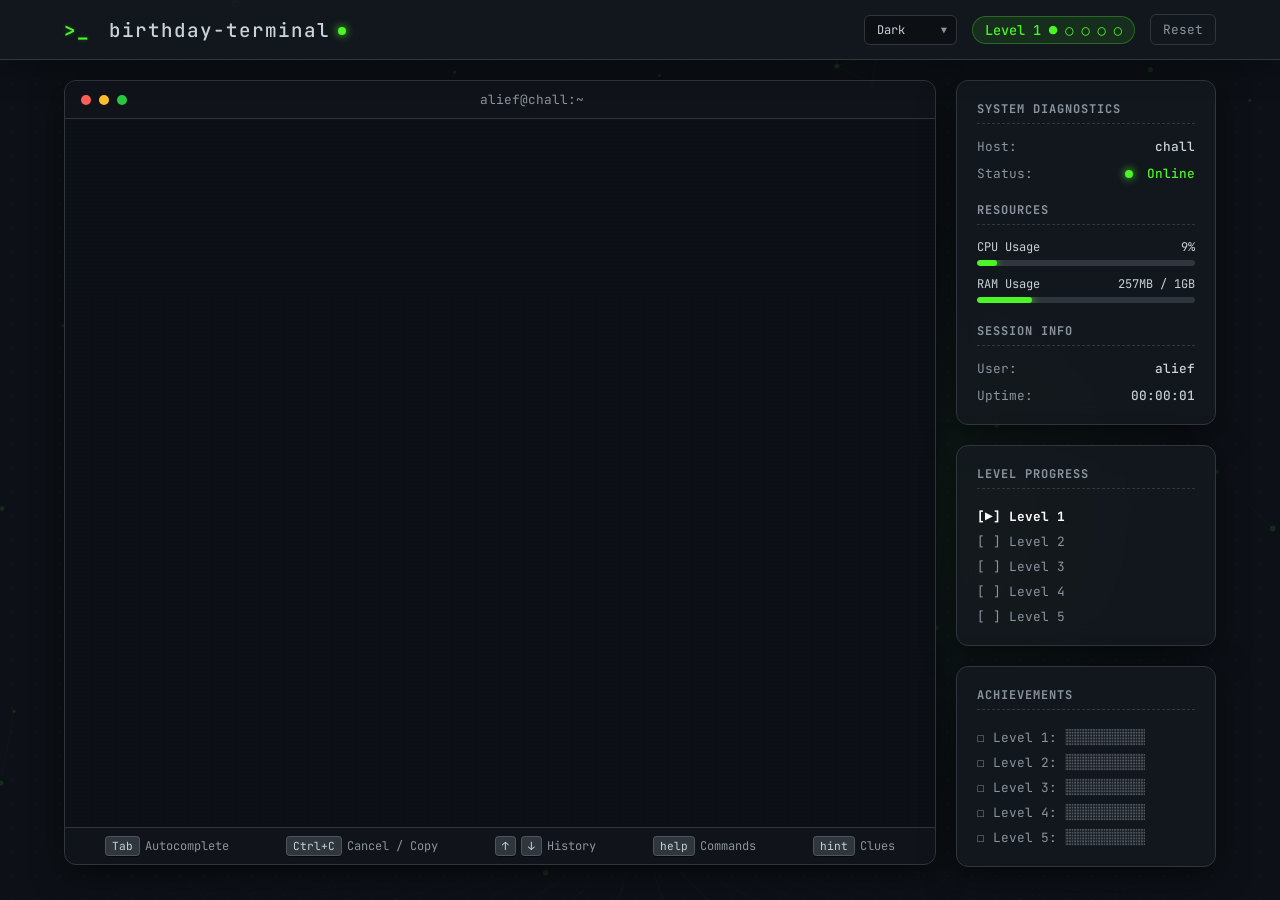
==== index.html @ c21c635a "Initial commit" ====
<!DOCTYPE html>
<html lang="id">
<head>
  <meta charset="UTF-8">
  <meta name="viewport" content="width=device-width, initial-scale=1.0">
  <title>birthday-terminal</title>
  <link rel="icon" type="image/png" href="images/favicon.png">
  <!-- SEO & Styling Meta -->
  <meta name="description" content="Sebuah website tantangan terminal Linux personal untuk hadiah ulang tahun.">
  
  <!-- Preconnect and import JetBrains Mono font -->
  <link rel="preconnect" href="https://fonts.googleapis.com">
  <link rel="preconnect" href="https://fonts.gstatic.com" crossorigin>
  <link href="https://fonts.googleapis.com/css2?family=JetBrains+Mono:ital,wght@0,400;0,500;0,700;1,400&display=swap" rel="stylesheet">

  <!-- xterm.js CSS from CDN -->
  <link rel="stylesheet" href="https://cdn.jsdelivr.net/npm/xterm@5.3.0/css/xterm.min.css" />
  
  <!-- Custom Stylesheet -->
  <link rel="stylesheet" href="css/style.css">
</head>
<body>
  <!-- Animated Network background -->
  <canvas id="network-particles"></canvas>

  <!-- Glowing background blobs -->
  <div class="bg-glow-1"></div>
  <div class="bg-glow-2"></div>

  <!-- Cyber perspective grid -->
  <div class="cyber-grid"></div>

  <!-- Header -->
  <header>
    <div class="header-content">
      <div class="logo-section">
        <h1><span class="terminal-prompt">&gt;_</span> birthday-terminal<span class="glow-dot"></span></h1>
      </div>
      <div class="status-section">
        <a id="view-reward-btn" href="reward.html" class="btn-view-reward hidden">🎁 View Reward</a>
        <div class="theme-select-container">
          <select id="theme-selector" class="theme-select">
            <option value="dark">Dark</option>
            <option value="ubuntu">Ubuntu</option>
            <option value="dracula">Dracula</option>
          </select>
        </div>
        <span id="level-progress">Level 1 ● ○ ○ ○ ○</span>
        <button id="reset-progress" class="btn-secondary">Reset</button>
      </div>
    </div>
  </header>

  <div class="app-container">

    <!-- Main Split Layout Container -->
    <div class="main-layout" id="terminal-layout-container">
      <!-- Main Terminal Window Container -->
      <main class="terminal-window">
        <div class="window-header">
          <div class="dot red"></div>
          <div class="dot yellow"></div>
          <div class="dot green"></div>
          <div class="window-title">alief@chall:~</div>
        </div>
        <div class="terminal-body-wrapper">
          <div class="terminal-body" id="terminal-container">
            <!-- xterm.js will mount here -->
          </div>
          <!-- Subtle CRT Screen Glare & Scanline Overlay -->
          <div class="crt-overlay"></div>
        </div>
        <!-- Keyboard shortcuts legend bar -->
        <div class="terminal-footer-shortcuts">
          <span><kbd>Tab</kbd> Autocomplete</span>
          <span><kbd>Ctrl+C</kbd> Cancel / Copy</span>
          <span><kbd>↑</kbd><kbd>↓</kbd> History</span>
          <span><kbd>help</kbd> Commands</span>
          <span><kbd>hint</kbd> Clues</span>
        </div>
      </main>

      <!-- Sleek Sidebar Diagnostics Column (Outside the terminal box) -->
      <aside class="sidebar-layout">
        <!-- Widget 1: Diagnostics -->
        <div class="sidebar-panel">
          <div class="sidebar-section">
            <h3>System Diagnostics</h3>
            <div class="stat-item">
              <span class="stat-label">Host:</span>
              <span class="stat-value">chall</span>
            </div>
            <div class="stat-item">
              <span class="stat-label">Status:</span>
              <span class="stat-value text-green"><span class="pulse-indicator"></span> Online</span>
            </div>
          </div>
          <div class="sidebar-section">
            <h3>Resources</h3>
            <div class="stat-bar-container">
              <div class="bar-header">
                <span>CPU Usage</span>
                <span id="cpu-value">4%</span>
              </div>
              <div class="bar-bg">
                <div class="bar-fill" id="cpu-fill" style="width: 4%"></div>
              </div>
            </div>
            <div class="stat-bar-container">
              <div class="bar-header">
                <span>RAM Usage</span>
                <span id="ram-value">256MB / 1GB</span>
              </div>
              <div class="bar-bg">
                <div class="bar-fill" id="ram-fill" style="width: 25%"></div>
              </div>
            </div>
          </div>
          <div class="sidebar-section">
            <h3>Session Info</h3>
            <div class="stat-item">
              <span class="stat-label">User:</span>
              <span class="stat-value">alief</span>
            </div>
            <div class="stat-item">
              <span class="stat-label">Uptime:</span>
              <span class="stat-value" id="uptime-value">00:00:00</span>
            </div>
          </div>
        </div>

        <!-- Widget 2: Level Progress -->
        <div class="sidebar-panel">
          <div class="sidebar-section">
            <h3>Level Progress</h3>
            <div class="stage-progress-list" id="stage-list-container">
              <!-- Populated dynamically -->
            </div>
          </div>
        </div>

        <!-- Widget 3: Achievements -->
        <div class="sidebar-panel">
          <div class="sidebar-section">
            <h3>Achievements</h3>
            <div class="achievements-list">
              <div class="achievement-item" id="ach-stage1">
                <span class="ach-checkbox">☐</span> <span class="ach-text">Level 1: Hello Linux</span>
              </div>
              <div class="achievement-item" id="ach-stage2">
                <span class="ach-checkbox">☐</span> <span class="ach-text">Level 2: Cat Enjoyer</span>
              </div>
              <div class="achievement-item" id="ach-stage3">
                <span class="ach-checkbox">☐</span> <span class="ach-text">Level 3: Say My Name</span>
              </div>
              <div class="achievement-item" id="ach-stage4">
                <span class="ach-checkbox">☐</span> <span class="ach-text">Level 4: Linux Larper</span>
              </div>
              <div class="achievement-item" id="ach-stage5">
                <span class="ach-checkbox">☐</span> <span class="ach-text">Level 5: I use Arch btw</span>
              </div>
            </div>
          </div>
        </div>
      </aside>
  </div>

  <!-- Graphical Image Viewer Overlay (Hidden by default) -->
  <div id="image-viewer" class="hidden">
    <div class="image-viewer-window">
      <div class="window-header">
        <div class="dot red" id="close-image-viewer"></div>
        <div class="dot yellow"></div>
        <div class="dot green"></div>
        <div class="window-title" id="image-viewer-title">feh: image.png</div>
      </div>
      <div class="image-viewer-body">
        <img id="image-viewer-content" src="" alt="viewer">
        <video id="video-viewer-content" src="" controls class="hidden" style="max-width: 100%; max-height: 100%; object-fit: contain;"></video>
        <audio id="audio-viewer-content" src="" controls class="hidden" style="width: 100%; margin-top: 15px;"></audio>
        <iframe id="youtube-viewer-content" src="" frameborder="0" allow="accelerometer; autoplay; clipboard-write; encrypted-media; gyroscope; picture-in-picture" allowfullscreen class="hidden" style="width: 100%; height: 350px; border: none;"></iframe>
      </div>
    </div>
  </div>


  <!-- xterm.js CDN scripts -->
  <script src="https://cdn.jsdelivr.net/npm/xterm@5.3.0/lib/xterm.min.js"></script>
  <script src="https://cdn.jsdelivr.net/npm/xterm-addon-fit@0.8.0/lib/xterm-addon-fit.min.js"></script>

  <!-- Application Module Entry -->
  <script type="module" src="js/app.js"></script>
</body>
</html>
---- css/style.css ----
@import url('https://fonts.googleapis.com/css2?family=JetBrains+Mono:wght@300;400;500;700&display=swap');

:root {
  --bg-color: #0d1117;
  --panel-bg: rgba(22, 27, 34, 0.7);
  --border-color: #30363d;
  --accent-color: #4af626;
  --accent-glow: rgba(74, 246, 38, 0.25);
  --bg-glow-color: rgba(74, 246, 38, 0.05);
  --text-primary: #c9d1d9;
  --text-muted: #8b949e;
  --gold-glow: rgba(255, 215, 0, 0.4);
  --steam-blue: #1b2838;
  --steam-cyan: #66c0f4;
}

/* Theme Classes Overrides on Body */
body.theme-ubuntu {
  --bg-color: #2c001e;
  --panel-bg: rgba(48, 10, 36, 0.7);
  --border-color: rgba(233, 84, 32, 0.35);
  --accent-color: #e95420;
  --accent-glow: rgba(233, 84, 32, 0.25);
  --bg-glow-color: rgba(233, 84, 32, 0.04);
  --text-primary: #dfdbd2;
  --text-muted: #aea79f;
}



body.theme-dracula {
  --bg-color: #282a36;
  --panel-bg: rgba(40, 42, 54, 0.7);
  --border-color: rgba(189, 147, 249, 0.35);
  --accent-color: #ff79c6;
  --accent-glow: rgba(255, 121, 198, 0.25);
  --bg-glow-color: rgba(189, 147, 249, 0.04);
  --text-primary: #f8f8f2;
  --text-muted: #6272a4;
}



* {
  box-sizing: border-box;
  margin: 0;
  padding: 0;
}

body {
  font-family: 'JetBrains Mono', monospace;
  background-color: var(--bg-color);
  color: var(--text-primary);
  min-height: 100vh;
  display: flex;
  flex-direction: column;
  align-items: center;
  justify-content: flex-start;
  overflow-x: hidden;
  position: relative;
}

/* Background grid effect */
body::before {
  content: "";
  position: absolute;
  top: 0;
  left: 0;
  width: 100%;
  height: 100%;
  background-image: radial-gradient(rgba(74, 246, 38, 0.03) 1px, transparent 1px);
  background-size: 24px 24px;
  pointer-events: none;
  z-index: 0;
}

/* App container */
.app-container {
  width: 90%;
  max-width: 1200px;
  z-index: 1;
  display: flex;
  flex-direction: column;
  gap: 20px;
  padding: 20px 0 35px 0;
  flex-grow: 1;
}

header {
  padding: 14px 0;
  background: var(--panel-bg);
  backdrop-filter: blur(12px);
  -webkit-backdrop-filter: blur(12px);
  border-bottom: 1px solid var(--border-color);
  width: 100%;
  box-shadow: 0 4px 30px rgba(0, 0, 0, 0.5);
  z-index: 10;
}

.header-content {
  display: flex;
  justify-content: space-between;
  align-items: center;
  width: 90%;
  max-width: 1200px;
  margin: 0 auto;
}

.logo-section h1 {
  font-size: 1.2rem;
  font-weight: 500;
  letter-spacing: 1px;
}

.terminal-prompt {
  color: var(--accent-color);
  margin-right: 6px;
  font-weight: bold;
  text-shadow: 0 0 5px var(--accent-glow);
}

.logo-section .glow-dot {
  display: inline-block;
  width: 8px;
  height: 8px;
  background-color: var(--accent-color);
  border-radius: 50%;
  margin-left: 8px;
  box-shadow: 0 0 8px var(--accent-color);
  animation: pulse 2s infinite;
  vertical-align: middle;
}

.status-section {
  display: flex;
  align-items: center;
  gap: 15px;
}

#level-progress {
  background-color: rgba(74, 246, 38, 0.1);
  color: var(--accent-color);
  border: 1px solid rgba(74, 246, 38, 0.3);
  padding: 4px 12px;
  border-radius: 20px;
  font-size: 0.85rem;
  font-weight: 500;
}

.btn-secondary {
  background: transparent;
  color: var(--text-muted);
  border: 1px solid var(--border-color);
  padding: 6px 12px;
  border-radius: 6px;
  font-family: inherit;
  font-size: 0.8rem;
  cursor: pointer;
  transition: all 0.2s ease;
}

.btn-secondary:hover {
  color: #f85149;
  border-color: #f85149;
  background-color: rgba(248, 81, 73, 0.05);
}

/* Terminal panel */
.terminal-window {
  flex-grow: 1;
  background: var(--panel-bg);
  backdrop-filter: blur(12px);
  -webkit-backdrop-filter: blur(12px);
  border: 1px solid var(--border-color);
  border-radius: 12px;
  box-shadow: 0 8px 32px rgba(0, 0, 0, 0.6);
  overflow: hidden;
  display: flex;
  flex-direction: column;
}

.window-header {
  display: flex;
  align-items: center;
  padding: 10px 16px;
  background: rgba(0, 0, 0, 0.15);
  border-bottom: 1px solid var(--border-color);
  gap: 8px;
}

.dot {
  width: 10px;
  height: 10px;
  border-radius: 50%;
}
.dot.red { background-color: #ff5f56; }
.dot.yellow { background-color: #ffbd2e; }
.dot.green { background-color: #27c93f; }

.window-title {
  margin-left: 10px;
  font-size: 0.8rem;
  color: var(--text-muted);
  flex-grow: 1;
  text-align: center;
}

.main-layout {
  display: flex;
  flex-direction: row;
  gap: 20px;
  width: 100%;
  flex-grow: 1;
  height: 590px;
}

@media (max-width: 768px) {
  .main-layout {
    flex-direction: column;
    height: auto;
  }
}


.terminal-body-wrapper {
  flex-grow: 1;
  flex-shrink: 1;
  min-width: 0;
  position: relative;
  overflow: hidden;
  background-color: var(--bg-color);
}


.terminal-body {
  padding: 15px 60px 5px 15px;
  height: calc(100% - 10px);
  min-height: 260px;
}

/* Subtle CRT Screen Glare & Scanline Overlay */
.crt-overlay {
  position: absolute;
  top: 0;
  left: 0;
  width: 100%;
  height: 100%;
  background: linear-gradient(rgba(18, 16, 16, 0) 50%, rgba(0, 0, 0, 0.25) 50%), linear-gradient(90deg, rgba(74, 246, 38, 0.03), rgba(74, 246, 38, 0.01), rgba(74, 246, 38, 0.03));
  background-size: 100% 4px, 6px 100%;
  opacity: 0.06;
  pointer-events: none;
  z-index: 5;
}

/* Sidebar Layout Container */
.sidebar-layout {
  display: flex;
  flex-direction: column;
  gap: 20px;
  width: 260px;
}

/* Sidebar panel card */
.sidebar-panel {
  width: 100%;
  height: fit-content;
  background: var(--panel-bg);
  backdrop-filter: blur(12px);
  -webkit-backdrop-filter: blur(12px);
  border: 1px solid var(--border-color);
  border-radius: 12px;
  box-shadow: 0 8px 32px rgba(0, 0, 0, 0.6);
  padding: 20px;
  display: flex;
  flex-direction: column;
  gap: 20px;
}

@media (max-width: 768px) {
  .sidebar-layout {
    width: 100%;
  }
}

.sidebar-section {
  display: flex;
  flex-direction: column;
  gap: 10px;
}

.sidebar-section h3 {
  font-size: 0.75rem;
  text-transform: uppercase;
  color: var(--text-muted);
  letter-spacing: 1px;
  border-bottom: 1px dashed var(--border-color);
  padding-bottom: 6px;
  margin-bottom: 4px;
}

.stat-item {
  display: flex;
  justify-content: space-between;
  font-size: 0.8rem;
}

.stat-label {
  color: var(--text-muted);
}

.stat-value {
  color: var(--text-primary);
  font-weight: 500;
}

.text-green {
  color: var(--accent-color) !important;
}

.pulse-indicator {
  display: inline-block;
  width: 8px;
  height: 8px;
  background-color: var(--accent-color);
  border-radius: 50%;
  margin-right: 6px;
  box-shadow: 0 0 8px var(--accent-color);
  animation: pulse 2s infinite;
  vertical-align: middle;
}

/* Stat bar charts */
.stat-bar-container {
  display: flex;
  flex-direction: column;
  gap: 5px;
}

.bar-header {
  display: flex;
  justify-content: space-between;
  font-size: 0.75rem;
}

.bar-bg {
  width: 100%;
  height: 6px;
  background-color: var(--border-color);
  border-radius: 3px;
  overflow: hidden;
}

.bar-fill {
  height: 100%;
  background-color: var(--accent-color);
  box-shadow: 0 0 8px var(--accent-color);
  border-radius: 3px;
  transition: width 0.4s ease;
}

/* xterm override and custom scrollbar */
.xterm {
  padding: 5px;
}
.xterm-viewport::-webkit-scrollbar {
  width: 8px;
}
.xterm-viewport::-webkit-scrollbar-track {
  background: transparent;
}
.xterm-viewport::-webkit-scrollbar-thumb {
  background: var(--border-color);
  border-radius: 4px;
}
.xterm-viewport::-webkit-scrollbar-thumb:hover {
  background: var(--text-muted);
}

/* Reward screen layout */
#reward-container {
  display: flex;
  flex-direction: column;
  align-items: center;
  justify-content: center;
  min-height: 450px;
}

.decrypting {
  font-size: 1.2rem;
  color: var(--accent-color);
  text-shadow: 0 0 10px var(--accent-glow);
  display: flex;
  align-items: center;
  gap: 10px;
  margin-bottom: 20px;
}

/* Vault / Loot Box */
.vault-box {
  width: 160px;
  height: 160px;
  background: linear-gradient(135deg, #21262d 0%, #161b22 100%);
  border: 3px solid var(--border-color);
  border-radius: 16px;
  box-shadow: 0 0 30px rgba(0, 0, 0, 0.8), 0 0 20px var(--accent-glow);
  display: flex;
  align-items: center;
  justify-content: center;
  cursor: pointer;
  position: relative;
  transition: transform 0.2s, box-shadow 0.2s;
  animation: idle-float 3s ease-in-out infinite;
}

.vault-box:hover {
  transform: scale(1.05);
  box-shadow: 0 0 40px rgba(0, 0, 0, 0.8), 0 0 30px var(--accent-color);
  border-color: var(--accent-color);
}

.gift-logo-wrapper {
  position: relative;
  width: 96px;
  height: 96px;
  display: flex;
  align-items: center;
  justify-content: center;
}

.rotating-ring {
  position: absolute;
  top: 0;
  left: 0;
  width: 100%;
  height: 100%;
  border-radius: 50%;
  border: 2px dashed var(--accent-color);
  background: rgba(0, 0, 0, 0.2);
  animation: rotateRing 15s linear infinite;
  box-shadow: inset 0 0 12px var(--accent-glow), 0 0 15px var(--accent-glow);
  pointer-events: none;
}

.gift-logo {
  width: 44px;
  height: 44px;
  color: var(--accent-color);
  filter: drop-shadow(0 0 8px var(--accent-color));
  z-index: 2;
  transition: transform 0.3s ease;
}

.vault-box:hover .gift-logo {
  transform: scale(1.15);
}

@keyframes rotateRing {
  0% { transform: rotate(0deg); }
  100% { transform: rotate(360deg); }
}

/* Opening shake / crack animation */
.vault-box.opening {
  animation: shake-open 1s cubic-bezier(.36,.07,.19,.97) both;
}

/* Steam Gift Card Styling */
.steam-gift-card {
  width: 100%;
  max-width: 420px;
  background: linear-gradient(135deg, #1b2838 0%, #0f1622 100%);
  border: 2px solid var(--accent-color);
  border-radius: 16px;
  box-shadow: 0 10px 40px rgba(0, 0, 0, 0.9), 0 0 25px var(--accent-glow);
  padding: 30px;
  text-align: center;
  transform: scale(0.8);
  opacity: 0;
  transition: all 0.8s cubic-bezier(0.175, 0.885, 0.32, 1.275);
}

.steam-gift-card.reveal {
  transform: scale(1);
  opacity: 1;
}

.steam-logo {
  width: 80px;
  height: 80px;
  margin: 0 auto 20px;
  color: var(--accent-color);
}

.gift-title {
  font-size: 1.6rem;
  color: #fff;
  margin-bottom: 10px;
  font-weight: 700;
  text-shadow: 0 0 10px rgba(255, 255, 255, 0.2);
}

.gift-subtitle {
  font-size: 0.9rem;
  color: var(--text-muted);
  margin-bottom: 30px;
  line-height: 1.4;
}

/* Sleek Claim Button */
.btn-claim {
  display: inline-block;
  background: linear-gradient(90deg, #5c7e10 0%, #759c12 100%);
  color: #fff;
  border: none;
  font-family: inherit;
  font-size: 1.1rem;
  font-weight: 500;
  padding: 14px 40px;
  border-radius: 8px;
  cursor: pointer;
  box-shadow: 0 0 20px rgba(117, 156, 18, 0.4);
  text-transform: uppercase;
  letter-spacing: 1px;
  transition: all 0.3s ease;
  position: relative;
  overflow: hidden;
}

.btn-claim::after {
  content: "";
  position: absolute;
  top: -50%;
  left: -50%;
  width: 200%;
  height: 200%;
  background: linear-gradient(to right, transparent, rgba(255,255,255,0.2), transparent);
  transform: rotate(45deg);
  transition: all 0.5s;
  animation: shine-button 3s infinite linear;
}

.btn-claim:hover {
  transform: translateY(-3px);
  box-shadow: 0 0 30px rgba(117, 156, 18, 0.8);
  background: linear-gradient(90deg, #6c9413 0%, #87b415 100%);
}

.btn-claim:active {
  transform: translateY(1px);
}

/* Animations */
@keyframes pulse {
  0% { transform: scale(1); box-shadow: 0 0 8px var(--accent-color); }
  50% { transform: scale(1.15); box-shadow: 0 0 18px var(--accent-color); }
  100% { transform: scale(1); box-shadow: 0 0 8px var(--accent-color); }
}

@keyframes idle-float {
  0% { transform: translateY(0px); }
  50% { transform: translateY(-8px); }
  100% { transform: translateY(0px); }
}

@keyframes shake-open {
  10%, 90% { transform: translate3d(-2px, 0, 0); }
  20%, 80% { transform: translate3d(4px, 0, 0); }
  30%, 50%, 70% { transform: translate3d(-6px, 0, 0); }
  40%, 60% { transform: translate3d(6px, 0, 0); }
}

@keyframes shine-button {
  0% { left: -100%; }
  100% { left: 100%; }
}

/* Utility */
.hidden {
  display: none !important;
}

footer {
  margin-top: auto;
  padding: 20px 0;
  text-align: center;
  font-size: 0.75rem;
  color: var(--text-muted);
}
footer a {
  color: var(--accent-color);
  text-decoration: none;
}
footer a:hover {
  text-decoration: underline;
}

/* Fixed background particle canvas */
#network-particles {
  position: fixed;
  top: 0;
  left: 0;
  width: 100vw;
  height: 100vh;
  z-index: -1;
  pointer-events: none;
}

/* Keyboard shortcuts legend bar */
.terminal-footer-shortcuts {
  display: flex;
  justify-content: space-around;
  align-items: center;
  padding: 8px 16px;
  background: rgba(0, 0, 0, 0.15);
  border-top: 1px solid var(--border-color);
  font-size: 0.75rem;
  color: var(--text-muted);
  gap: 10px;
  flex-wrap: wrap;
}

.terminal-footer-shortcuts span {
  display: flex;
  align-items: center;
  gap: 5px;
}

.terminal-footer-shortcuts kbd {
  background-color: var(--border-color);
  color: var(--text-primary);
  border: 1px solid rgba(255, 255, 255, 0.15);
  border-radius: 4px;
  padding: 2px 6px;
  font-size: 0.7rem;
  font-family: inherit;
  box-shadow: 0 1px 0 rgba(0,0,0,0.6);
}

/* Stage Progress List */
.stage-progress-list {
  display: flex;
  flex-direction: column;
  gap: 8px;
  margin-top: 5px;
}

.stage-item {
  display: flex;
  gap: 8px;
  font-size: 0.8rem;
}

.stage-item.completed {
  color: var(--text-muted);
}

.stage-item.completed .stage-text {
  text-decoration: line-through;
}

.stage-item.active {
  color: #fff;
  font-weight: bold;
}

.stage-item.locked {
  color: var(--text-muted);
}

/* Achievements List */
.achievements-list {
  display: flex;
  flex-direction: column;
  gap: 8px;
  margin-top: 5px;
}

.achievement-item {
  display: flex;
  gap: 8px;
  font-size: 0.8rem;
  transition: all 0.3s ease;
}

.achievement-item.locked {
  color: var(--text-muted);
}

.achievement-item.unlocked {
  color: var(--accent-color);
}

.achievement-item.unlocked .ach-checkbox {
  color: var(--accent-color);
  text-shadow: 0 0 8px var(--accent-color);
}

/* Animated background glow spots */
.bg-glow-1 {
  position: fixed;
  top: 15%;
  left: 10%;
  width: 500px;
  height: 500px;
  background: radial-gradient(circle, var(--bg-glow-color) 0%, transparent 70%);
  border-radius: 50%;
  pointer-events: none;
  z-index: -1;
  animation: floatGlow1 35s infinite alternate ease-in-out;
}

.bg-glow-2 {
  position: fixed;
  bottom: 10%;
  right: 5%;
  width: 600px;
  height: 600px;
  background: radial-gradient(circle, var(--bg-glow-color) 0%, transparent 70%);
  border-radius: 50%;
  pointer-events: none;
  z-index: -1;
  animation: floatGlow2 40s infinite alternate ease-in-out;
}

@keyframes floatGlow1 {
  0% {
    transform: translate(0, 0) scale(1);
  }
  100% {
    transform: translate(150px, 80px) scale(1.3);
  }
}

@keyframes floatGlow2 {
  0% {
    transform: translate(0, 0) scale(1.3);
  }
  100% {
    transform: translate(-120px, -90px) scale(0.95);
  }
}

/* Theme Dropdown Switcher */
.theme-select-container {
  position: relative;
  display: inline-block;
  vertical-align: middle;
}

.theme-select {
  background: rgba(0, 0, 0, 0.3);
  color: var(--text-primary);
  border: 1px solid var(--border-color);
  border-radius: 6px;
  padding: 6px 30px 6px 12px;
  font-family: inherit;
  font-size: 0.75rem;
  cursor: pointer;
  outline: none;
  appearance: none;
  -webkit-appearance: none;
  transition: all 0.2s ease;
}

.theme-select:hover {
  border-color: var(--accent-color);
  box-shadow: 0 0 8px var(--accent-glow);
}

.theme-select-container::after {
  content: "▼";
  position: absolute;
  right: 10px;
  top: 50%;
  transform: translateY(-50%);
  color: var(--text-muted);
  pointer-events: none;
  font-size: 0.6rem;
}

/* Make select dropdown options display correctly in dark themes */
.theme-select option {
  background-color: var(--bg-color);
  color: var(--text-primary);
}

/* Retro-cyber perspective grid */
.cyber-grid {
  position: fixed;
  bottom: 0;
  left: 0;
  width: 100%;
  height: 38vh;
  background-image: 
    linear-gradient(to right, var(--border-color) 1px, transparent 1px),
    linear-gradient(to bottom, var(--border-color) 1px, transparent 1px);
  background-size: 45px 45px;
  background-position: center bottom;
  transform: perspective(250px) rotateX(75deg);
  transform-origin: center bottom;
  opacity: 0.12;
  pointer-events: none;
  z-index: -2;
  animation: gridScroll 20s linear infinite;
  mask-image: linear-gradient(to top, rgba(0, 0, 0, 1) 20%, rgba(0, 0, 0, 0) 100%);
  -webkit-mask-image: linear-gradient(to top, rgba(0, 0, 0, 1) 20%, rgba(0, 0, 0, 0) 100%);
}

@keyframes gridScroll {
  0% {
    background-position: 0 0;
  }
  100% {
    background-position: 0 450px;
  }
}

.btn-back-link {
  background: transparent;
  color: var(--text-muted);
  border: none;
  font-family: inherit;
  font-size: 0.8rem;
  margin-top: 15px;
  cursor: pointer;
  text-decoration: underline;
  transition: color 0.2s ease;
  display: inline-block;
}

.btn-back-link:hover {
  color: var(--accent-color);
}

.btn-view-reward {
  display: inline-flex;
  align-items: center;
  gap: 6px;
  background: var(--panel-bg);
  color: var(--accent-color);
  border: 1px solid var(--border-color);
  padding: 6px 12px;
  border-radius: 6px;
  font-family: inherit;
  font-size: 0.75rem;
  font-weight: bold;
  text-decoration: none;
  cursor: pointer;
  transition: all 0.2s ease;
}

.btn-view-reward:hover {
  border-color: var(--accent-color);
  box-shadow: 0 0 10px var(--accent-glow);
  background: var(--accent-glow);
  color: #fff;
  transform: translateY(-1px);
}

/* Image Viewer Modal styling */
#image-viewer {
  position: fixed;
  top: 0;
  left: 0;
  width: 100vw;
  height: 100vh;
  background: rgba(0, 0, 0, 0.7);
  display: flex;
  align-items: center;
  justify-content: center;
  z-index: 100;
  backdrop-filter: blur(4px);
}

.image-viewer-window {
  width: 90%;
  max-width: 600px;
  background: var(--panel-bg);
  border: 1px solid var(--border-color);
  border-radius: 12px;
  box-shadow: 0 10px 45px rgba(0,0,0,0.8);
  overflow: hidden;
  display: flex;
  flex-direction: column;
}

.image-viewer-body {
  padding: 15px;
  background-color: var(--bg-color);
  display: flex;
  align-items: center;
  justify-content: center;
  min-height: 200px;
  max-height: 70vh;
  overflow: auto;
}

#image-viewer-content {
  max-width: 100%;
  max-height: 60vh;
  border-radius: 4px;
  border: 1px solid rgba(255, 255, 255, 0.1);
  box-shadow: 0 4px 15px rgba(0,0,0,0.5);
}

#close-image-viewer {
  cursor: pointer;
}

/* Hide xterm.js scrollbar track to ensure clean symmetric borders */
.xterm .xterm-viewport {
  overflow-y: hidden !important;
}
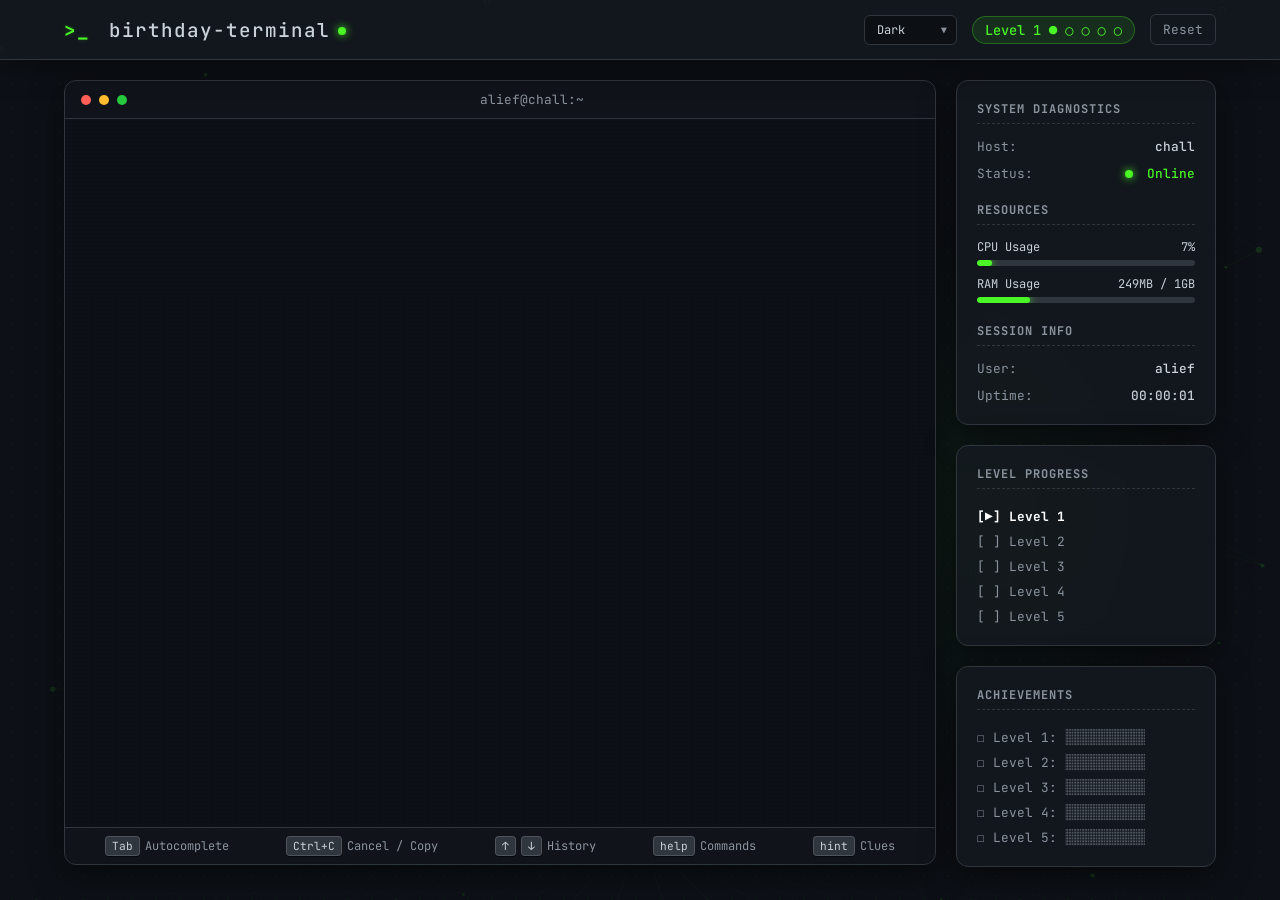
==== commit 30eb1d8b: "Initial commit" ====
--- a/index.html
+++ b/index.html
@@ -37,7 +37,7 @@
         <h1><span class="terminal-prompt">&gt;_</span> birthday-terminal<span class="glow-dot"></span></h1>
       </div>
       <div class="status-section">
-        <a id="view-reward-btn" href="reward.html" class="btn-view-reward hidden">🎁 View Reward</a>
+        <a id="view-gift-btn" href="gift.html" class="btn-view-gift hidden">🎁 View Gift</a>
         <div class="theme-select-container">
           <select id="theme-selector" class="theme-select">
             <option value="dark">Dark</option>
--- a/css/style.css
+++ b/css/style.css
@@ -16,7 +16,7 @@
 
 /* Theme Classes Overrides on Body */
 body.theme-ubuntu {
-  --bg-color: #2c001e;
+  --bg-color: #300a24;
   --panel-bg: rgba(48, 10, 36, 0.7);
   --border-color: rgba(233, 84, 32, 0.35);
   --accent-color: #e95420;
@@ -215,9 +215,42 @@
 }
 
 @media (max-width: 768px) {
+  .header-content {
+    flex-direction: column;
+    gap: 12px;
+    text-align: center;
+  }
+  
+  .status-section {
+    flex-wrap: wrap;
+    justify-content: center;
+    gap: 10px;
+    width: 100%;
+  }
+
   .main-layout {
     flex-direction: column;
     height: auto;
+    gap: 15px;
+  }
+
+  .terminal-window {
+    height: 420px;
+  }
+
+  .terminal-body-wrapper {
+    padding: 12px 60px 5px 12px;
+  }
+  .terminal-body {
+    padding: 0;
+  }
+
+  .sidebar-layout {
+    width: 100%;
+  }
+
+  .app-container {
+    padding: 10px 10px 25px 10px;
   }
 }
 
@@ -229,12 +262,13 @@
   position: relative;
   overflow: hidden;
   background-color: var(--bg-color);
+  padding: 15px 30px 5px 15px;
 }
 
 
 .terminal-body {
-  padding: 15px 60px 5px 15px;
-  height: calc(100% - 10px);
+  padding: 0;
+  height: 100%;
   min-height: 260px;
 }
 
@@ -276,11 +310,6 @@
   gap: 20px;
 }
 
-@media (max-width: 768px) {
-  .sidebar-layout {
-    width: 100%;
-  }
-}
 
 .sidebar-section {
   display: flex;
@@ -376,8 +405,8 @@
   background: var(--text-muted);
 }
 
-/* Reward screen layout */
-#reward-container {
+/* Gift screen layout */
+#gift-container {
   display: flex;
   flex-direction: column;
   align-items: center;
@@ -832,7 +861,7 @@
   color: var(--accent-color);
 }
 
-.btn-view-reward {
+.btn-view-gift {
   display: inline-flex;
   align-items: center;
   gap: 6px;
@@ -849,7 +878,7 @@
   transition: all 0.2s ease;
 }
 
-.btn-view-reward:hover {
+.btn-view-gift:hover {
   border-color: var(--accent-color);
   box-shadow: 0 0 10px var(--accent-glow);
   background: var(--accent-glow);
@@ -911,3 +940,232 @@
 .xterm .xterm-viewport {
   overflow-y: hidden !important;
 }
+
+/* Artworks Bento Grid Layout */
+.artworks-grid {
+  display: grid;
+  grid-template-columns: repeat(3, 1fr);
+  grid-template-rows: 240px 40px 240px;
+  gap: 15px;
+  width: 100%;
+  margin-bottom: 25px;
+}
+
+.artwork-card {
+  background: rgba(0, 0, 0, 0.4);
+  border: 1px solid var(--border-color);
+  border-radius: 12px;
+  padding: 10px;
+  display: flex;
+  flex-direction: column;
+  gap: 10px;
+  align-items: center;
+  transition: transform 0.2s ease, border-color 0.2s ease;
+  width: 100%;
+  box-sizing: border-box;
+  height: 100%;
+  overflow: hidden;
+}
+
+/* Bento Grid Spanning Setup */
+.artwork-card:nth-child(1) {
+  grid-column: span 2;
+  grid-row: 1;
+}
+
+.artwork-card:nth-child(2) {
+  grid-column: 3;
+  grid-row: 1 / 4;
+}
+
+.bonus-header {
+  grid-column: span 2;
+  grid-row: 2;
+  display: flex;
+  align-items: center;
+  font-family: inherit;
+  font-size: 0.95rem;
+  font-weight: bold;
+  color: var(--accent-color);
+  text-shadow: 0 0 5px var(--accent-glow);
+  letter-spacing: 0.5px;
+  border-bottom: 1px dashed var(--border-color);
+  padding-bottom: 5px;
+}
+
+.artwork-card:nth-child(4) {
+  grid-column: 1;
+  grid-row: 3;
+}
+
+.artwork-card:nth-child(5) {
+  grid-column: 2;
+  grid-row: 3;
+}
+
+.artwork-card:hover {
+  transform: translateY(-3px);
+  border-color: var(--accent-color);
+  box-shadow: 0 0 15px var(--accent-glow);
+}
+
+.artwork-preview {
+  width: 100%;
+  flex-grow: 1;
+  min-height: 0;
+  border-radius: 8px;
+  overflow: hidden;
+  border: 1px solid rgba(255, 255, 255, 0.05);
+}
+
+.artwork-preview img {
+  width: 100%;
+  height: 100%;
+  object-fit: cover;
+  display: block;
+}
+
+.btn-download-card {
+  width: 100%;
+  padding: 10px 16px !important;
+  font-size: 0.95rem !important;
+  font-weight: bold;
+  margin-top: 0 !important;
+  border-radius: 6px !important;
+  flex-shrink: 0;
+}
+
+/* Make gift card container wider to fit Bento nicely */
+#gift-container .steam-gift-card {
+  max-width: 800px;
+}
+
+/* Responsive Bento to stacked single column on mobile */
+@media (max-width: 768px) {
+  .artworks-grid {
+    grid-template-columns: 1fr;
+    grid-template-rows: auto;
+    grid-auto-rows: auto;
+    gap: 15px;
+  }
+  
+  .bonus-header {
+    grid-column: span 1;
+    grid-row: auto;
+    margin-top: 10px;
+    padding-top: 10px;
+  }
+
+  .artwork-card:nth-child(1),
+  .artwork-card:nth-child(2),
+  .artwork-card:nth-child(4),
+  .artwork-card:nth-child(5) {
+    grid-column: span 1;
+    grid-row: auto;
+    height: auto;
+  }
+
+  .artwork-preview {
+    aspect-ratio: 16/9;
+    height: auto;
+  }
+
+  #gift-container .steam-gift-card {
+    max-width: 95%;
+  }
+}
+
+/* Premium Intro Modal Popup Styling */
+.modal-overlay {
+  position: fixed;
+  top: 0;
+  left: 0;
+  width: 100vw;
+  height: 100vh;
+  background: rgba(0, 0, 0, 0.85);
+  backdrop-filter: blur(12px);
+  -webkit-backdrop-filter: blur(12px);
+  display: flex;
+  align-items: center;
+  justify-content: center;
+  z-index: 9999;
+  opacity: 0;
+  transition: opacity 0.4s ease;
+  pointer-events: none;
+}
+
+.modal-overlay.show {
+  opacity: 1;
+  pointer-events: auto;
+}
+
+.gift-modal {
+  position: relative;
+  background: rgba(10, 10, 15, 0.96);
+  border: 2px solid var(--accent-color);
+  box-shadow: 0 0 35px var(--accent-glow);
+  border-radius: 16px;
+  width: 90%;
+  max-width: 480px;
+  padding: 30px;
+  text-align: justify;
+  transform: scale(0.9);
+  transition: transform 0.4s cubic-bezier(0.175, 0.885, 0.32, 1.275);
+}
+
+.modal-overlay.show .gift-modal {
+  transform: scale(1);
+}
+
+.gift-modal-content p {
+  font-size: 0.95rem;
+  line-height: 1.62;
+  color: var(--text-primary);
+  margin: 0;
+}
+
+.modal-footer {
+  margin-top: 25px;
+  text-align: center;
+  font-size: 0.8rem;
+  color: var(--text-muted);
+  letter-spacing: 1px;
+  animation: pulseDismiss 2s infinite;
+}
+
+@keyframes pulseDismiss {
+  0%, 100% { opacity: 0.5; }
+  50% { opacity: 1; }
+}
+
+/* Mobile overrides for sidebar width and alignment */
+@media (max-width: 768px) {
+  .sidebar-layout {
+    width: 100% !important;
+  }
+  .sidebar-panel {
+    width: 100% !important;
+    max-width: 100% !important;
+  }
+}
+
+/* Gift Page Body Styling and Scroll Support */
+.gift-page-body {
+  display: flex;
+  justify-content: center;
+  align-items: center;
+  min-height: 100vh;
+  margin: 0;
+  overflow-y: auto;
+  background-color: #000;
+}
+
+@media (max-width: 768px) {
+  .gift-page-body {
+    justify-content: flex-start;
+    align-items: center;
+    padding: 30px 0;
+    height: auto;
+    overflow-y: auto;
+  }
+}
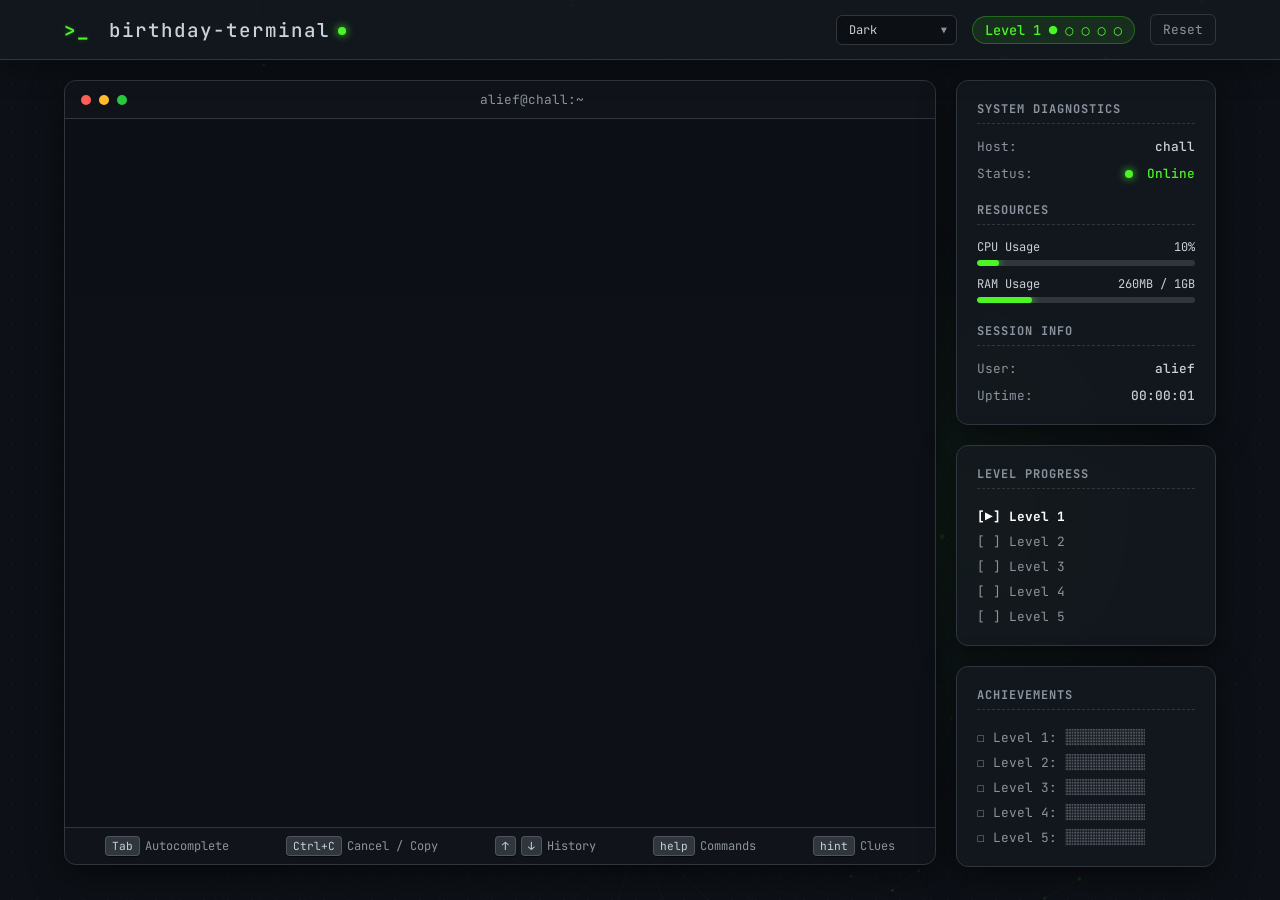
==== commit f8f4f2e9: "Add tokyo night theme" ====
--- a/index.html
+++ b/index.html
@@ -43,6 +43,7 @@
             <option value="dark">Dark</option>
             <option value="ubuntu">Ubuntu</option>
             <option value="dracula">Dracula</option>
+            <option value="tokyo-night">Tokyo Night</option>
           </select>
         </div>
         <span id="level-progress">Level 1 ● ○ ○ ○ ○</span>
--- a/css/style.css
+++ b/css/style.css
@@ -39,6 +39,17 @@
   --text-muted: #6272a4;
 }
 
+body.theme-tokyo-night {
+  --bg-color: #1a1b26;
+  --panel-bg: rgba(22, 22, 30, 0.7);
+  --border-color: rgba(122, 162, 247, 0.35);
+  --accent-color: #7aa2f7;
+  --accent-glow: rgba(122, 162, 247, 0.25);
+  --bg-glow-color: rgba(122, 162, 247, 0.04);
+  --text-primary: #a9b1d6;
+  --text-muted: #565f89;
+}
+
 
 
 * {
@@ -430,7 +441,7 @@
   height: 160px;
   background: linear-gradient(135deg, #21262d 0%, #161b22 100%);
   border: 3px solid var(--border-color);
-  border-radius: 16px;
+  border-radius: 0;
   box-shadow: 0 0 30px rgba(0, 0, 0, 0.8), 0 0 20px var(--accent-glow);
   display: flex;
   align-items: center;
@@ -954,7 +965,7 @@
 .artwork-card {
   background: rgba(0, 0, 0, 0.4);
   border: 1px solid var(--border-color);
-  border-radius: 12px;
+  border-radius: 0;
   padding: 10px;
   display: flex;
   flex-direction: column;
@@ -1013,7 +1024,7 @@
   width: 100%;
   flex-grow: 1;
   min-height: 0;
-  border-radius: 8px;
+  border-radius: 0;
   overflow: hidden;
   border: 1px solid rgba(255, 255, 255, 0.05);
 }
@@ -1031,7 +1042,7 @@
   font-size: 0.95rem !important;
   font-weight: bold;
   margin-top: 0 !important;
-  border-radius: 6px !important;
+  border-radius: 0 !important;
   flex-shrink: 0;
 }
 
